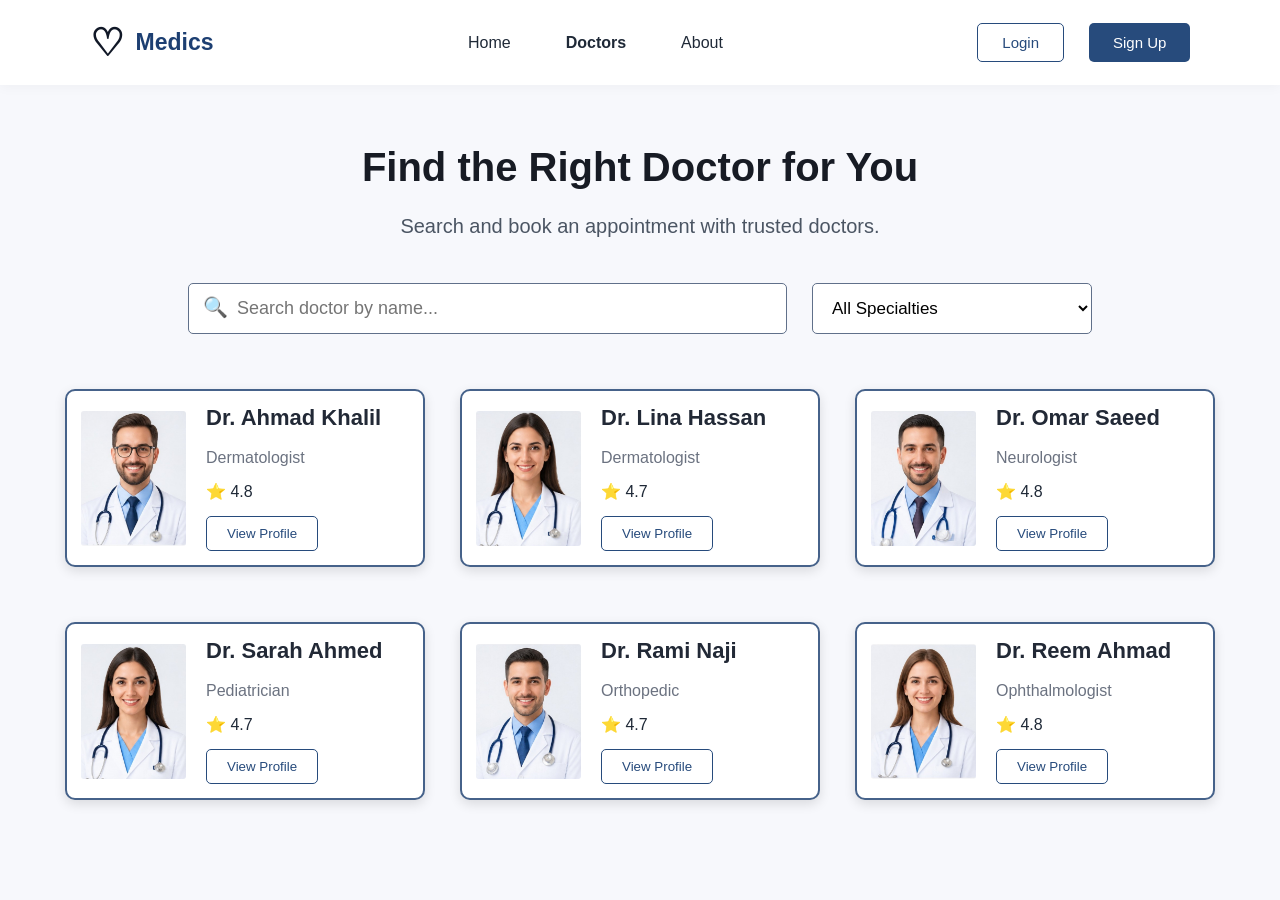
==== Users/admin/Desktop/Medics/html/find-doctor.html @ 3374120e "Implement doctor specialty filter" ====
<!DOCTYPE html>
<html lang="en">

<head>
    <meta charset="UTF-8">

    <meta name="viewport" content="width=device-width, initial-scale=1.0">

    <title>Find a Doctor | Medics</title>

    <link rel="stylesheet" href="../css/find-doctor.css">
</head>


<body>

    <!-- Navigation -->
    <nav class="navbar">

        <div class="logo">

            <div class="heart-icon">
                ♡
            </div>

            <h2>Medics</h2>

        </div>


        <ul class="nav-links">

            <li>
                <a href="index.html">Home</a>
            </li>

            <li>
                <a href="find-doctor.html" class="active">
                    Doctors
                </a>
            </li>

            <li>
                <a href="#">About</a>
            </li>

        </ul>


        <div class="nav-buttons">

            <button class="login-btn">
                Login
            </button>

            <button class="signup-btn">
                Sign Up
            </button>

        </div>

    </nav>



    <!-- Main Content -->
    <main class="container">


        <!-- Title -->
        <section class="hero">

            <h1>
                Find the Right Doctor for You
            </h1>

            <p>
                Search and book an appointment with trusted doctors.
            </p>

        </section>



        <!-- Search and Filter -->
        <section class="search-section">

            <div class="search-box">

                <span class="search-icon">
                    🔍
                </span>

                <input type="text" id="searchInput" placeholder="Search doctor by name...">

            </div>



            <select id="specialtyFilter">

                <option value="all">
                    All Specialties
                </option>

                <option value="dermatologist">
                    Dermatologist
                </option>

                <option value="neurologist">
                    Neurologist
                </option>

                <option value="pediatrician">
                    Pediatrician
                </option>

                <option value="orthopedic">
                    Orthopedic
                </option>

                <option value="ophthalmologist">
                    Ophthalmologist
                </option>

            </select>

        </section>



        <!-- Doctors -->
        <section class="doctors-grid">


            <!-- Doctor 1 -->
            <div class="doctor-card" data-name="ahmad khalil" data-specialty="dermatologist">

                <img src="../images/doctor1.jpg" alt="Dr. Ahmad Khalil">

                <div class="doctor-info">

                    <h2>
                        Dr. Ahmad Khalil
                    </h2>

                    <p class="specialty">
                        Dermatologist
                    </p>

                    <p class="rating">
                        ⭐ 4.8
                    </p>

                    <button class="profile-btn">
                        View Profile
                    </button>

                </div>

            </div>



            <!-- Doctor 2 -->
            <div class="doctor-card" data-name="lina hassan" data-specialty="dermatologist">

                <img src="../images/doctor2.jpg" alt="Dr. Lina Hassan">

                <div class="doctor-info">

                    <h2>
                        Dr. Lina Hassan
                    </h2>

                    <p class="specialty">
                        Dermatologist
                    </p>

                    <p class="rating">
                        ⭐ 4.7
                    </p>

                    <button class="profile-btn">
                        View Profile
                    </button>
                </div>

            </div>



            <!-- Doctor 3 -->
            <div class="doctor-card" data-name="omar saeed" data-specialty="neurologist">

                <img src="../images/doctor3.jpg" alt="Dr. Omar Saeed">

                <div class="doctor-info">

                    <h2>
                        Dr. Omar Saeed
                    </h2>

                    <p class="specialty">
                        Neurologist
                    </p>

                    <p class="rating">
                        ⭐ 4.8
                    </p>

                    <button class="profile-btn">
                        View Profile
                    </button>

                </div>

            </div>



            <!-- Doctor 4 -->
            <div class="doctor-card" data-name="sarah ahmed" data-specialty="pediatrician">

                <img src="../images/doctor4.jpg" alt="Dr. Sarah Ahmed">

                <div class="doctor-info">

                    <h2>
                        Dr. Sarah Ahmed
                    </h2>

                    <p class="specialty">
                        Pediatrician
                    </p>

                    <p class="rating">
                        ⭐ 4.7
                    </p>

                    <button class="profile-btn">
                        View Profile
                    </button>

                </div>

            </div>



            <!-- Doctor 5 -->
            <div class="doctor-card" data-name="rami naji" data-specialty="orthopedic">

                <img src="../images/doctor5.jpg" alt="Dr. Rami Naji">

                <div class="doctor-info">

                    <h2>
                        Dr. Rami Naji
                    </h2>

                    <p class="specialty">
                        Orthopedic
                    </p>

                    <p class="rating">
                        ⭐ 4.7
                    </p>

                    <button class="profile-btn">
                        View Profile
                    </button>

                </div>

            </div>



            <!-- Doctor 6 -->
            <div class="doctor-card" data-name="reem ahmad" data-specialty="ophthalmologist">

                <img src="../images/doctor6.jpg" alt="Dr. Reem Ahmad">

                <div class="doctor-info">

                    <h2>
                        Dr. Reem Ahmad
                    </h2>

                    <p class="specialty">
                        Ophthalmologist
                    </p>

                    <p class="rating">
                        ⭐ 4.8
                    </p>

                    <button class="profile-btn">
                        View Profile
                    </button>

                </div>

            </div>


        </section>


        <!-- Message when no doctors found -->
        <p id="noResults">
            No doctors found.
        </p>


    </main>


    <script src="js/find-doctor.js"></script>

</body>

</html>
---- Users/admin/Desktop/Medics/css/find-doctor.css ----
* {
    margin: 0;
    padding: 0;
    box-sizing: border-box;
}


body {
    font-family: Arial, sans-serif;
    background-color: #f7f8fc;
    color: #1f2937;
}


/* =========================
   NAVBAR
========================= */

.navbar {
    width: 100%;
    height: 85px;

    background-color: white;

    display: flex;
    align-items: center;
    justify-content: space-between;

    padding: 0 7%;

    box-shadow: 0 2px 12px rgba(0, 0, 0, 0.04);
}


.logo {
    display: flex;
    align-items: center;
    gap: 12px;
}


.logo h2 {
    font-size: 23px;
    color: #1d3f72;
}


.heart-icon {
    font-size: 38px;
    font-weight: bold;
    color: #111827;
}


.nav-links {
    display: flex;
    list-style: none;
    gap: 55px;
}


.nav-links a {
    text-decoration: none;
    color: #1f2937;
    font-size: 16px;

    transition: 0.3s;
}


.nav-links a:hover {
    color: #315c9b;
}


.nav-links .active {
    font-weight: 600;
}


.nav-buttons {
    display: flex;
    gap: 25px;
}


.login-btn,
.signup-btn {
    padding: 10px 24px;

    border-radius: 5px;

    font-size: 15px;

    cursor: pointer;

    transition: 0.3s;
}


.login-btn {
    background-color: white;
    border: 1px solid #274b7c;
    color: #274b7c;
}


.login-btn:hover {
    background-color: #eef3fa;
}


.signup-btn {
    background-color: #274b7c;
    color: white;

    border: none;
}


.signup-btn:hover {
    background-color: #1c3b67;
}


/* =========================
   MAIN
========================= */

.container {
    width: 90%;
    margin: auto;

    padding: 60px 0 80px;
}


/* =========================
   HERO
========================= */

.hero {
    text-align: center;
    margin-bottom: 45px;
}


.hero h1 {
    font-size: 40px;
    margin-bottom: 25px;
    color: #171b24;
}


.hero p {
    font-size: 20px;
    color: #4b5563;
}


/* =========================
   SEARCH
========================= */

.search-section {
    display: flex;
    justify-content: center;
    gap: 25px;

    margin-bottom: 55px;
}


.search-box {
    width: 52%;
    position: relative;
}


.search-box input {
    width: 100%;

    padding: 14px 20px 14px 48px;

    font-size: 18px;

    border: 1px solid #60708a;
    border-radius: 5px;

    outline: none;
}


.search-box input:focus {
    border-color: #274b7c;
}


.search-icon {
    position: absolute;

    left: 15px;
    top: 12px;

    font-size: 20px;
}


#specialtyFilter {
    width: 280px;

    padding: 14px 15px;

    font-size: 17px;

    border: 1px solid #60708a;
    border-radius: 5px;

    background-color: white;

    cursor: pointer;

    outline: none;
}


/* =========================
   DOCTORS GRID
========================= */

.doctors-grid {
    display: grid;

    grid-template-columns:
        repeat(3, 1fr);

    gap: 55px 35px;

    max-width: 1150px;

    margin: auto;
}


/* =========================
   DOCTOR CARD
========================= */

.doctor-card {
    background-color: white;

    border: 2px solid #46628a;
    border-radius: 10px;

    padding: 14px;

    display: flex;
    align-items: center;

    gap: 20px;

    min-height: 175px;

    box-shadow:
        0 4px 12px rgba(0, 0, 0, 0.12);

    transition: 0.3s;
}


.doctor-card:hover {
    transform: translateY(-5px);

    box-shadow:
        0 8px 20px rgba(0, 0, 0, 0.16);
}


.doctor-card img {
    width: 105px;
    height: 135px;

    object-fit: cover;

    border-radius: 3px;
}


.doctor-info {
    flex: 1;
}


.doctor-info h2 {
    font-size: 22px;
    margin-bottom: 18px;

    color: #222936;
}


.specialty {
    font-size: 16px;
    color: #6b7280;

    margin-bottom: 15px;
}


.rating {
    font-size: 16px;

    margin-bottom: 15px;
}


.profile-btn {
    padding: 9px 20px;

    background-color: white;

    border: 1px solid #274b7c;
    border-radius: 5px;

    color: #274b7c;

    cursor: pointer;

    transition: 0.3s;
}


.profile-btn:hover {
    background-color: #274b7c;
    color: white;
}


/* =========================
   NO RESULTS
========================= */

#noResults {
    display: none;
    text-align: center;

    margin-top: 40px;

    font-size: 20px;

    color: #6b7280;
}


/* =========================
   TABLET
========================= */

@media (max-width: 1000px) {

    .doctors-grid {
        grid-template-columns:
            repeat(2, 1fr);
    }


    .navbar {
        padding: 0 4%;
    }


    .nav-links {
        gap: 25px;
    }

}


/* =========================
   MOBILE
========================= */

@media (max-width: 700px) {

    .navbar {
        height: auto;

        padding: 20px;

        flex-direction: column;

        gap: 20px;
    }


    .nav-links {
        gap: 20px;
    }


    .container {
        width: 92%;
    }


    .hero h1 {
        font-size: 30px;
    }


    .hero p {
        font-size: 17px;
    }


    .search-section {
        flex-direction: column;
        align-items: center;
    }


    .search-box {
        width: 100%;
    }


    #specialtyFilter {
        width: 100%;
    }


    .doctors-grid {
        grid-template-columns: 1fr;
        gap: 25px;
    }


    .doctor-card {
        min-height: 160px;
    }

}
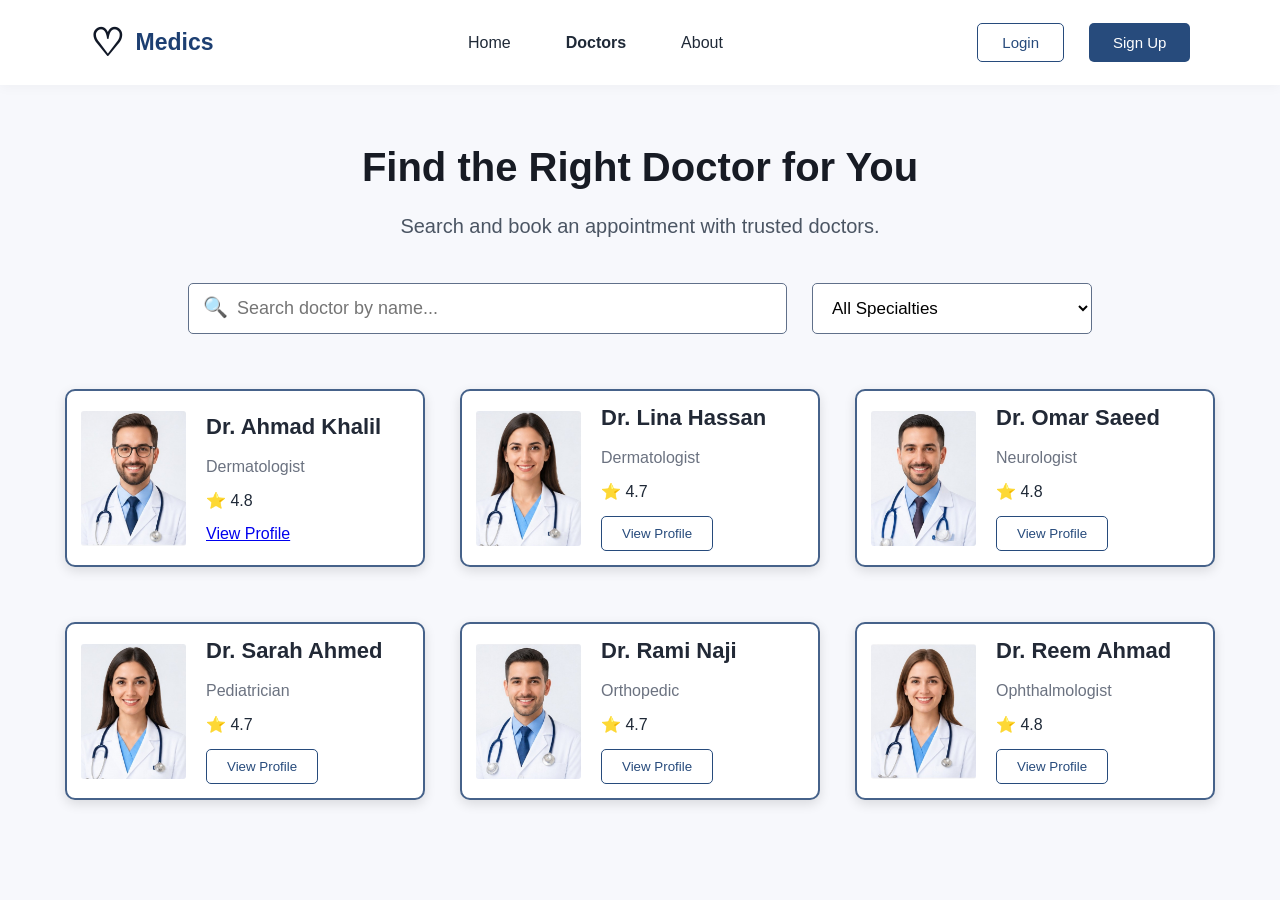
==== commit 6cdfdc12: "Fix View Profile" ====
--- a/Users/admin/Desktop/Medics/html/find-doctor.html
+++ b/Users/admin/Desktop/Medics/html/find-doctor.html
@@ -152,10 +152,9 @@
                         ⭐ 4.8
                     </p>
 
-                    <button class="profile-btn">
-                        View Profile
-                    </button>
-
+                    <a href="doctor-profile.html" class="view-profile">
+                        View Profile
+                    </a>
                 </div>
 
             </div>
@@ -317,7 +316,7 @@
     </main>
 
 
-    <script src="js/find-doctor.js"></script>
+    <script src="../js/find-doctor.js"></script>
 
 </body>
 
